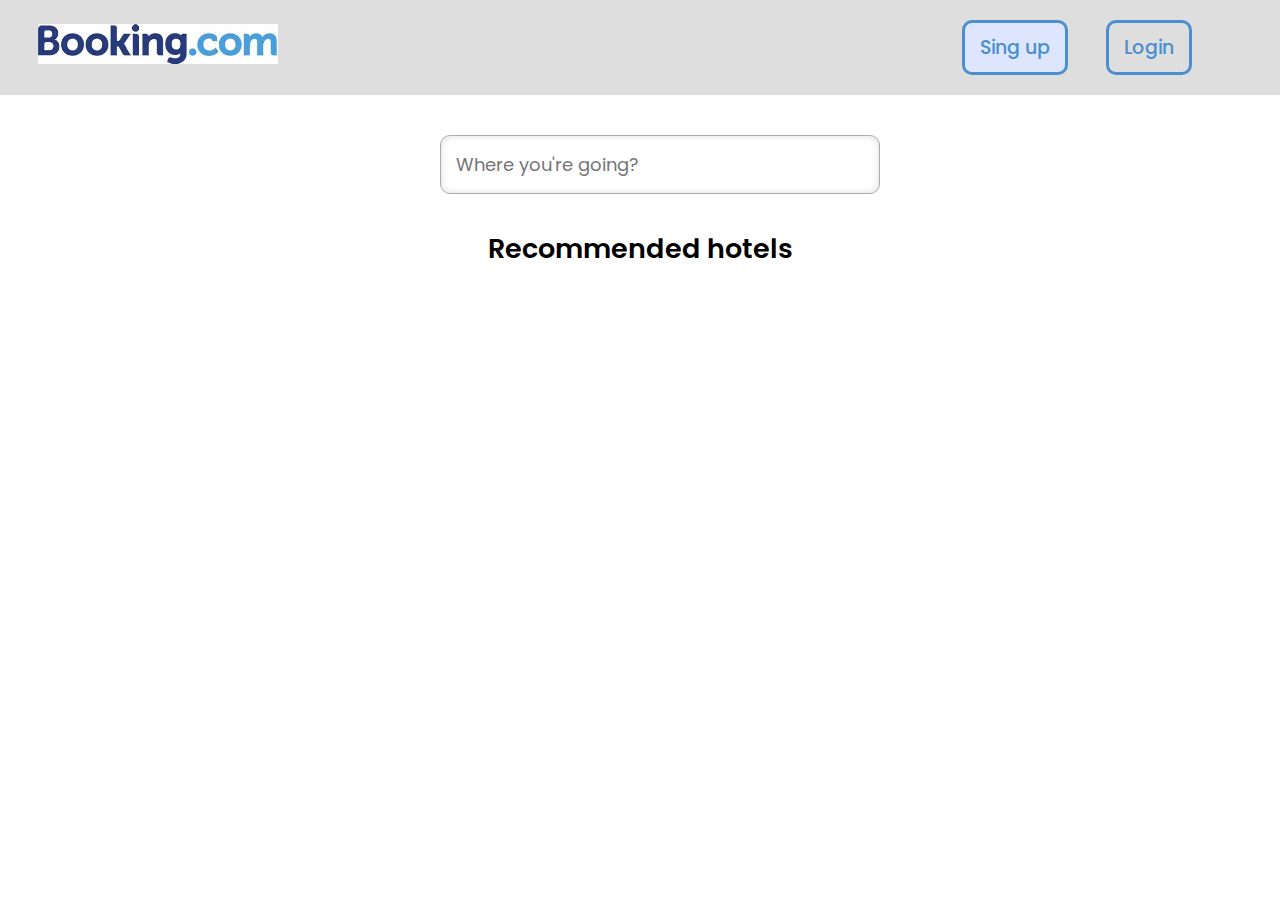
==== index.html @ 492a17e9 "header added" ====
<!DOCTYPE html>
<html lang="en">
<head>
    <meta charset="UTF-8">
    <meta name="viewport" content="width=device-width, initial-scale=1.0">
    <title>Hotel booking</title>
    <link rel="stylesheet" href="css/style.css">
</head>
<body>

    <div id="page_mask"></div>

    <div class="desktop_header">
        <div class="desktop_size">
            <div class="header">
                <div class="header_logo"><img src="images/logo.jpg" alt=""></div>
                <div class="header_buttons">
                    <div id="signup_btn">Sing up</div>
                    <div id="login_btn">Login</div>
                </div>
            </div>
        </div>
    </div>

    <div class="login_form" id="l_form">
        <div class="login_header">Login</div>

        <form id="apply-form" method="post">
            <input class="login_input" type="email" name="user_email" placeholder="Email" required>
            <input class="login_input" id="password" type="password" name="user_password" placeholder="Password" required>
            <input class="cont_btn" type="submit" name="submit_login" value="Login">
        </form>

        <div class="extra_login_features">
            <div id="remember_me"><input name="group1" type="radio" checked /> Remember Me?</div>
            <div id="forgot_pass"><a href="#">Forgot Password?</a></div>
        </div>

        <div class="not_member">Don't have an account? <a href="/"><span class="newjoin">Signup</span></a></div>
    </div>

    <div class="signup_form" id="s_form">
        <div class="signup_header">Signup</div>

        <form id="apply-form" method="post">
            <input class="signup_input" type="email" name="user_email" placeholder="Email" required>
            <input class="signup_input" id="password" type="password" name="user_password" minlength="5" placeholder="Create password" required>
            <input class="signup_input" type="password" name="user_password" placeholder="Confirm password" required>
            <input class="cont_btn" type="submit" name="submit_login" value="Signup">
        </form>

        <div class="extra_login_features">
            <div id="remember_me"><input name="group1" type="radio" checked /> Remember Me?</div>
            <div id="forgot_pass"><a href="#">Forgot Password?</a></div>
        </div>

        <div class="not_member">Already have an account? <a href="/"><span class="newjoin">Login</span></a></div>
    </div>


    <div class="cover">

        <div class="search_location">
            <form id="type_location" method="post">
                <input class="location_input" type="search" name="location" placeholder="Where you're going?">
            </form>
        </div>

        <div class="recommended_section">
            <div class="title">Recommended hotels</div>
        </div>

    </div>

    
    
    


<script src="script2.js"></script>    
</body>
</html>
---- css/style.css ----
@import url('https://fonts.googleapis.com/css2?family=Poppins:ital,wght@0,100;0,200;0,300;0,400;0,500;0,600;0,700;0,800;1,100;1,200;1,300;1,400;1,500;1,600&family=Roboto:wght@300;400&display=swap');

* {
    font-family: 'Poppins', sans-serif;
}

body {
    font-family: 'Poppins', sans-serif;
    margin: 0;
    padding: 0;
}

#page_mask { 
    display: none;
    background: rgba(0, 0, 0, 0.63);
    position: fixed;
    inset: 0px;
    z-index: 998;
}

.desktop_header {
    padding-top: 20px;
    width: 100%;
    background: #dedede;
    padding-bottom: 20px;
}

.desktop_size {
    width: 94%;
    margin: 0 auto;
}

.header {
    display: flex;
    justify-content: space-between;
    align-items: center;
}

.header_logo {

}

.header_logo img {
    height: 40px;
}

.header_buttons {
    width: 230px;
    display: flex;
    justify-content: space-between;
    margin-right: 50px;
}

#signup_btn {
    font-size: 19px;
    border: 3px solid #4b8fce;
    padding: 10px 15px;
    border-radius: 10px;
    background: #dee6ff;
    color: #4b8fce;
    font-weight: 500;
    cursor: pointer;
}

#login_btn {
    font-size: 19px;
    border: 3px solid #4b8fce;
    padding: 10px 15px;
    border-radius: 10px;
    color: #4b8fce;
    font-weight: 500;
    cursor: pointer;
}

#login_btn:hover {
    background: #4b8fce;
    color: #fff;
    cursor: pointer;
}

#signup_btn:hover {
    background: #4b8fce;
    color: #fff;
    cursor: pointer;
}

.login_form {
    display: none;
    height: 390px; 
    width: 360px; 
    position: absolute; 
    left: 50%; 
    margin-left: -230px; 
    top: 20%; 
    z-index: 999; 
    background: rgb(255, 255, 255); 
    box-shadow: rgba(0, 0, 0, 0.2) 0px 1px 2px 3px;
    border-radius: 5px;
    padding: 40px; 
    transition: visibility 1s ease 0s, opacity 0.5s ease-out 0s; 
}

#l_form {

}

.login_header {
    font-size: 1.7rem; 
    font-weight: bolder; 
    margin-top: -15px; 
    text-align: center; 
    margin-bottom: 40px; 
    line-height: 1.5; 
    color: rgb(41, 41, 41); 
    font-family: sans-serif;

}

#apply_form {

}

.login_input {
    width: 94%; 
    padding: 15px 10px; 
    border: 1px solid rgb(214, 214, 214); 
    margin-bottom: 13px; 
    font-size: 1.1rem; 
    border-radius: 3px; 
    box-shadow: rgba(0, 0, 0, 0.14) 0px 0px 5px inset;
}

.cont_btn {
    font-family: sans-serif;
    font-size: 1.1rem;
    cursor: pointer;
    text-align: center;
    transition: background 250ms ease-in-out 0s, transform 150ms ease 0s;
    appearance: none;
    width: 100%;
    background: #4b8fce;
    color: rgb(255, 255, 255);
    border: 2px solid #000;
    padding: 1rem;
    border-radius: 8px;
    margin-top: 7px;
}

.extra_login_features {
    display: flex; 
    justify-content: space-between; 
    margin-top: 19px; 
    padding-left: 1px; 
    padding-right: 1px; 
    font-size: 0.9rem;
}

#remember_me {
    color: rgb(153, 153, 153); 
}

#forgot_pass {
    text-decoration: none;
}

.not_member {
    border-top: 1px solid rgb(224, 224, 224); 
    padding-top: 30px; 
    margin-top: 36px; 
    margin-left: -40px; 
    margin-right: -40px; 
    text-align: center; 
    color: rgb(62, 62, 62); 
    font-weight: 400; 
    font-size: 1rem;
}

.signup_form {
    display: none;
    height: 465px; 
    width: 360px; 
    position: absolute; 
    left: 50%; 
    margin-left: -230px; 
    top: 20%; 
    z-index: 999; 
    background: rgb(255, 255, 255); 
    box-shadow: rgba(0, 0, 0, 0.2) 0px 1px 2px 3px;
    border-radius: 5px;
    padding: 40px; 
    transition: visibility 1s ease 0s, opacity 0.5s ease-out 0s; 
}

#s_form {

}

.signup_header {
    font-size: 1.7rem; 
    font-weight: bolder; 
    margin-top: -15px; 
    text-align: center; 
    margin-bottom: 40px; 
    line-height: 1.5; 
    color: rgb(41, 41, 41); 
    font-family: sans-serif;

}

#apply_form {

}

.signup_input {
    width: 94%; 
    padding: 15px 10px; 
    border: 1px solid rgb(214, 214, 214); 
    margin-bottom: 13px; 
    font-size: 1.1rem; 
    border-radius: 3px; 
    box-shadow: rgba(0, 0, 0, 0.14) 0px 0px 5px inset;
}

.cont_btn {
    font-family: sans-serif;
    font-size: 1.1rem;
    cursor: pointer;
    text-align: center;
    transition: background 250ms ease-in-out 0s, transform 150ms ease 0s;
    appearance: none;
    width: 100%;
    background: #4b8fce;
    color: rgb(255, 255, 255);
    border: 2px solid #000;
    padding: 1rem;
    border-radius: 8px;
    margin-top: 7px;
}

.extra_login_features {
    display: flex; 
    justify-content: space-between; 
    margin-top: 19px; 
    padding-left: 1px; 
    padding-right: 1px; 
    font-size: 0.9rem;
}

#remember_me {
    color: rgb(153, 153, 153); 
}

#forgot_pass {
    text-decoration: none;
}

.not_member {
    border-top: 1px solid rgb(224, 224, 224); 
    padding-top: 30px; 
    margin-top: 36px; 
    margin-left: -40px; 
    margin-right: -40px; 
    text-align: center; 
    color: rgb(62, 62, 62); 
    font-weight: 400; 
    font-size: 1rem;
}

.cover {
    width: 94%;
    margin: 0 auto;
}

.search_location {
    width: 100%;
    display: flex; 
    justify-content: center;
}

#type_location {
    width: 400px;
}

.location_input {
    width: 440px;
    padding: 15px;
    border: 1px solid rgb(175 169 169);
    font-size: 18px;
    border-radius: 10px;
    box-shadow: rgba(0, 0, 0, 0.14) 0px 0px 7px inset;
    margin-top: 40px;
}

.recommended_section {

}

.title {
    display: flex;
    justify-content: center;
    padding-top: 35px;
    font-size: 27px;
    font-weight: 600;
}
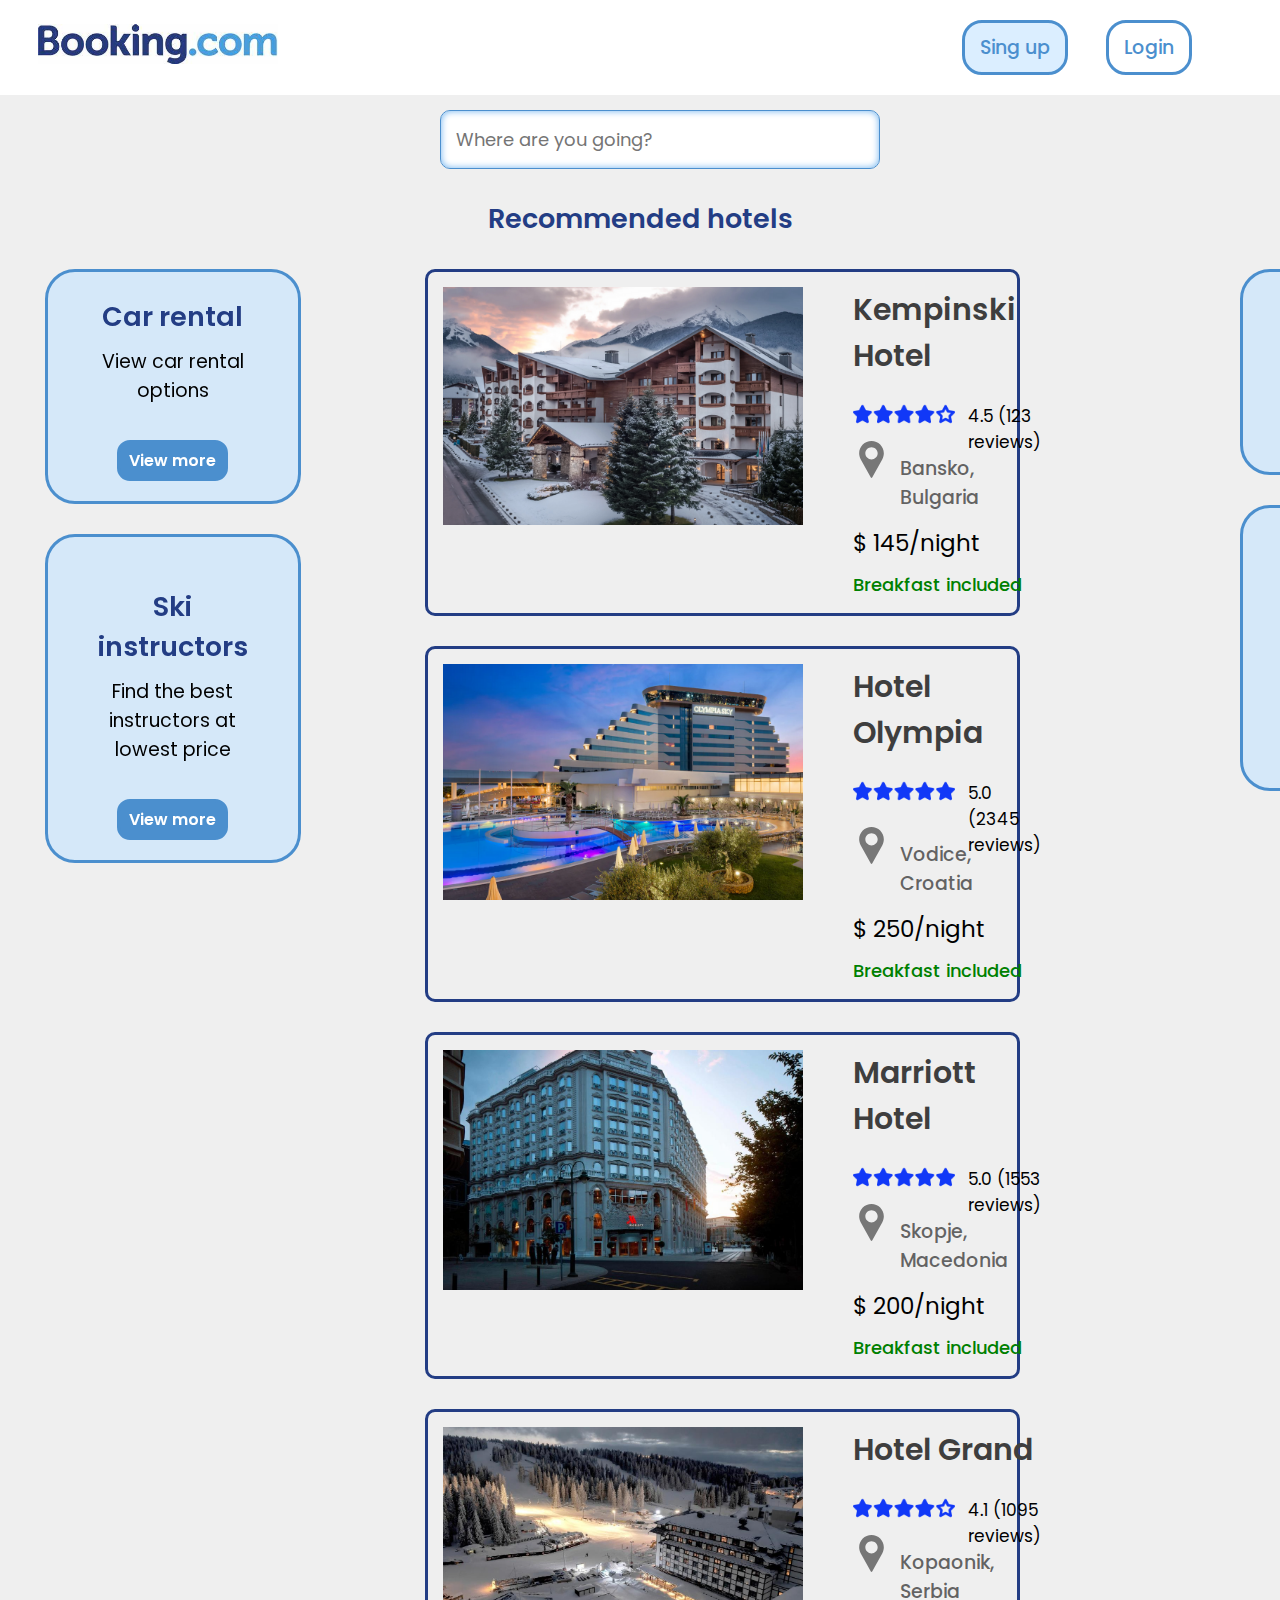
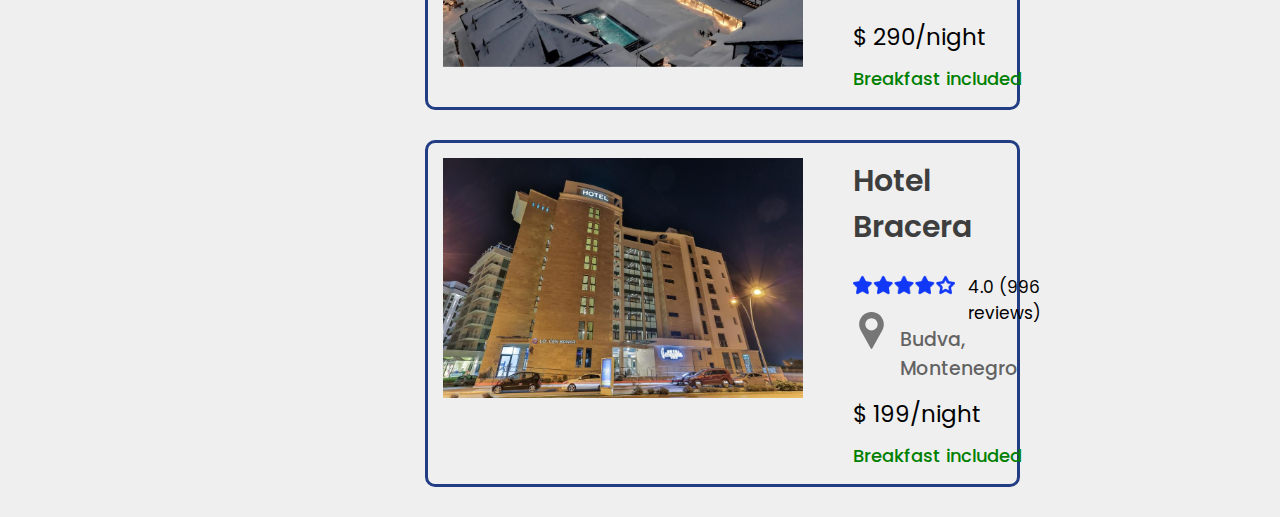
==== commit 8400e2f0: "home page added" ====
--- a/index.html
+++ b/index.html
@@ -62,12 +62,179 @@
 
         <div class="search_location">
             <form id="type_location" method="post">
-                <input class="location_input" type="search" name="location" placeholder="Where you're going?">
+                <input class="location_input" type="search" name="location" placeholder="Where are you going?">
             </form>
         </div>
 
         <div class="recommended_section">
             <div class="title">Recommended hotels</div>
+        </div>
+
+        <div class="widgets">
+
+            <div class="left_side">
+                <div class="left_box">
+
+                    <div class="car_rental_box">
+                        <div class="car_rental_info">
+                            <div class="car_rental_title">Car rental</div>
+                            <div class="car_rental_desc">View car rental options</div>
+                            <div class="car_rental_btn">View more</div>
+                        </div>
+                    </div>
+
+
+                    <div class="instructors_box">
+                        <div class="instructors_info">
+                            <div class="instructors_title">Ski instructors</div>
+                            <div class="instructors_desc">Find the best instructors at lowest price</div>
+                            <div class="instructors_btn">View more</div>
+                        </div>
+                    </div>
+
+                </div>
+            </div>
+
+            <div class="middle">
+                <div class="boxes">
+                    <div class="middle_box">
+                        <div class="image"><img src="images/bansko.png" alt=""></div>
+                        <div class="text">
+
+                            <div class="name_place">Kempinski Hotel</div>
+
+                            <div class="rating">
+                                <div class="stars"><img src="icons/4 stars.png" alt=""></div>
+                                <div class="rating_number">4.5 (123 reviews)</div>
+                            </div>
+
+                            <div class="location">
+                                <div class="location_image"><img src="icons/pin.svg" alt=""></div>
+                                <div class="location_text">Bansko, Bulgaria</div>
+                            </div>
+
+                            <div class="price">$ 145/night</div>
+
+                            <div class="include">Breakfast included</div>
+                        </div>
+                    </div>
+
+                    <div class="middle_box">
+                        <div class="image"><img src="images/vodice.png" alt=""></div>
+                        <div class="text">
+
+                            <div class="name_place">Hotel Olympia</div>
+
+                            <div class="rating">
+                                <div class="stars"><img src="icons/5 stars.png" alt=""></div>
+                                <div class="rating_number">5.0 (2345 reviews)</div>
+                            </div>
+
+                            <div class="location">
+                                <div class="location_image"><img src="icons/pin.svg" alt=""></div>
+                                <div class="location_text">Vodice, Croatia</div>
+                            </div>
+
+                            <div class="price">$ 250/night</div>
+
+                            <div class="include">Breakfast included</div>
+                        </div>
+                    </div>
+
+                    <div class="middle_box">
+                        <div class="image"><img src="images/skopje.jpg" alt=""></div>
+                        <div class="text">
+
+                            <div class="name_place">Marriott Hotel</div>
+
+                            <div class="rating">
+                                <div class="stars"><img src="icons/5 stars.png" alt=""></div>
+                                <div class="rating_number">5.0 (1553 reviews)</div>
+                            </div>
+
+                            <div class="location">
+                                <div class="location_image"><img src="icons/pin.svg" alt=""></div>
+                                <div class="location_text">Skopje, Macedonia</div>
+                            </div>
+
+                            <div class="price">$ 200/night</div>
+
+                            <div class="include">Breakfast included</div>
+                        </div>
+                    </div>
+
+                    <div class="middle_box">
+                        <div class="image"><img src="images/kopaonik.jpg" alt=""></div>
+                        <div class="text">
+
+                            <div class="name_place">Hotel Grand</div>
+
+                            <div class="rating">
+                                <div class="stars"><img src="icons/4 stars.png" alt=""></div>
+                                <div class="rating_number">4.1 (1095 reviews)</div>
+                            </div>
+
+                            <div class="location">
+                                <div class="location_image"><img src="icons/pin.svg" alt=""></div>
+                                <div class="location_text">Kopaonik, Serbia</div>
+                            </div>
+
+                            <div class="price">$ 290/night</div>
+
+                            <div class="include">Breakfast included</div>
+                        </div>
+                    </div>
+
+                    <div class="middle_box">
+                        <div class="image"><img src="images/budva2.jpg" alt=""></div>
+                        <div class="text">
+
+                            <div class="name_place">Hotel Bracera</div>
+
+                            <div class="rating">
+                                <div class="stars"><img src="icons/4 stars.png" alt=""></div>
+                                <div class="rating_number">4.0 (996 reviews)</div>
+                            </div>
+
+                            <div class="location">
+                                <div class="location_image"><img src="icons/pin.svg" alt=""></div>
+                                <div class="location_text">Budva, Montenegro</div>
+                            </div>
+
+                            <div class="price">$ 199/night</div>
+
+                            <div class="include">Breakfast included</div>
+                        </div>
+                    </div>
+
+                </div>
+            </div>
+
+            <div class="right_side">
+                <div class="right_box">
+
+                    <div class="experiences_box">
+                        <div class="experiences_info">
+                            <div class="ex_title">Experiences</div>
+                            <div class="ex_desc">View tours</div>
+                            <div class="ex_btn">View more</div>
+                        </div>
+                    </div>
+
+                    <div class="restaurants_box">
+                        <div class="restaurants_info">
+                            <div class="restaurants_title">Restaurants</div>
+                            <div class="restaurants_desc">Find the best restaurants at lowest price</div>
+                            <div class="restaurants_btn">View more</div>
+                        </div>
+                    </div>
+
+                </div>
+            </div>
+
+
+            
+
         </div>
 
     </div>
--- a/css/style.css
+++ b/css/style.css
@@ -21,8 +21,9 @@
 .desktop_header {
     padding-top: 20px;
     width: 100%;
-    background: #dedede;
+    background: #fff;
     padding-bottom: 20px;
+    position: fixed;
 }
 
 .desktop_size {
@@ -34,6 +35,7 @@
     display: flex;
     justify-content: space-between;
     align-items: center;
+    width: 100%;
 }
 
 .header_logo {
@@ -55,8 +57,8 @@
     font-size: 19px;
     border: 3px solid #4b8fce;
     padding: 10px 15px;
-    border-radius: 10px;
-    background: #dee6ff;
+    border-radius: 20px;
+    background: #c5e4ff9e;
     color: #4b8fce;
     font-weight: 500;
     cursor: pointer;
@@ -66,7 +68,7 @@
     font-size: 19px;
     border: 3px solid #4b8fce;
     padding: 10px 15px;
-    border-radius: 10px;
+    border-radius: 20px;
     color: #4b8fce;
     font-weight: 500;
     cursor: pointer;
@@ -267,8 +269,11 @@
 }
 
 .cover {
-    width: 94%;
+    width: 100%;
     margin: 0 auto;
+    background: #efefef;
+    height: auto;
+    padding-top: 70px;
 }
 
 .search_location {
@@ -284,10 +289,10 @@
 .location_input {
     width: 440px;
     padding: 15px;
-    border: 1px solid rgb(175 169 169);
+    border: 1px solid #4b8fce;
     font-size: 18px;
     border-radius: 10px;
-    box-shadow: rgba(0, 0, 0, 0.14) 0px 0px 7px inset;
+    box-shadow: #6db2ef 0px 0px 7px inset;
     margin-top: 40px;
 }
 
@@ -298,7 +303,310 @@
 .title {
     display: flex;
     justify-content: center;
-    padding-top: 35px;
+    padding-top: 30px;
     font-size: 27px;
     font-weight: 600;
-}
+    color: #233d84;
+}
+
+.widgets {
+    width: 93%;
+    margin: 0 auto;
+    display: flex;
+    justify-content: space-between;
+    padding-top: 30px;
+}
+
+.left_side {
+    width: 20%;
+    position: fixed;
+}
+
+.left_box {
+
+}
+
+.car_rental_box {
+    border: 3px solid #4b8fce;
+    height: auto;
+    padding: 25px;
+    border-radius: 30px;
+    padding-bottom: 0px;
+    background: #c5e4ff9e;
+}
+
+.car_rental_info {
+    text-align: center;
+}
+
+.car_rental_title {
+    font-size: 27px;
+    font-weight: 600;
+    color: #233d84;
+}
+
+.car_rental_desc {
+    font-size: 19px;
+    padding-top: 10px;
+    font-weight: 400;
+}
+
+.car_rental_btn {
+    border: 3px solid #4b8fce;
+    width: fit-content;
+    padding: 5px 9px;
+    margin: 0 auto;
+    font-weight: 600;
+    border-radius: 13px;
+    margin-top: 35px;
+    margin-bottom: 20px;
+    background: #4b8fce;
+    color: #fff;
+    
+}
+
+.car_rental_btn:hover{
+    background: #233d84;
+    cursor: pointer;
+    border: 3px solid #233d84;
+}
+
+.instructors_box {
+    margin-top: 30px;
+    border: 3px solid #4b8fce;
+    height: auto;
+    padding: 50px;
+    border-radius: 30px;
+    padding-bottom: 0px;
+    background: #c5e4ff9e;
+}
+
+.instructors_info {
+    text-align: center;
+}
+
+.instructors_title {
+    font-size: 27px;
+    font-weight: 600;
+    color: #233d84;
+}
+
+.instructors_desc {
+    font-size: 19px;
+    padding-top: 10px;
+    font-weight: 400;
+}
+
+.instructors_btn {
+    border: 3px solid #4b8fce;
+    width: fit-content;
+    padding: 5px 9px;
+    margin: 0 auto;
+    font-weight: 600;
+    border-radius: 13px;
+    margin-top: 35px;
+    margin-bottom: 20px;
+    background: #4b8fce;
+    color: #fff;
+}
+
+.instructors_btn:hover{
+    background: #233d84;
+    cursor: pointer;
+    border: 3px solid #233d84;
+}
+
+.middle {
+    width: 50%;
+    margin-left: 380px;
+}
+
+.boxes {
+    
+}
+
+.middle_box {
+    display: flex;
+    border: 3px solid #233d84;
+    padding: 15px;
+    border-radius: 10px;
+    cursor: pointer;
+    margin-bottom: 30px;
+}
+
+.middle_box:hover {
+    opacity: 0.4;
+    transition: 1s;
+}
+
+.image {
+
+}
+
+.image img {
+    width: 360px;
+}
+
+.text {
+    margin-left: 50px;
+}
+
+.name_place {
+    font-size: 30px;
+    font-weight: 600;
+    color: #3e3e3e;
+}
+
+.rating {
+    display: flex;
+}
+
+.stars {
+
+}
+
+.stars img {
+    width: 102px;
+    margin-top: -16px;
+}
+
+.rating_number {
+    margin-top: 24px;
+    margin-left: 13px;
+    font-size: 17px;
+}
+
+.location {
+    display: flex;
+    margin-top: -31px;
+}
+
+.location_image {
+
+}
+
+.location_image img {
+    width: 37px;
+    opacity: 0.5;
+}
+
+.location_text {
+    margin-left: 10px;
+    margin-top: 13px;
+    font-size: 19px;
+    color: #505050e0;
+    font-weight: 500;
+    
+}
+
+.price {
+    font-size: 23px;
+    margin-top: 14px;
+}
+
+.include {
+    color: green;
+    font-size: 18px;
+    font-weight: 500;
+    margin-top: 11px;
+}
+
+.right_side {
+    width: 20%;
+    position: fixed;
+    margin-left: 1195px;
+}
+
+.right_box {
+
+}
+
+.experiences_box {
+    border: 3px solid #4b8fce;
+    height: auto;
+    padding: 25px;
+    border-radius: 30px;
+    padding-bottom: 0px;
+    background: #c5e4ff9e;
+}
+
+.experiences_info {
+    text-align: center;
+}
+
+.ex_title {
+    font-size: 27px;
+    font-weight: 600;
+    color: #233d84;
+}
+
+.ex_desc {
+    font-size: 19px;
+    padding-top: 10px;
+    font-weight: 400;
+}
+
+.ex_btn {
+    border: 3px solid #4b8fce;
+    width: fit-content;
+    padding: 5px 9px;
+    margin: 0 auto;
+    font-weight: 600;
+    border-radius: 13px;
+    margin-top: 35px;
+    margin-bottom: 20px;
+    background: #4b8fce;
+    color: #fff;
+}
+
+.ex_btn:hover{
+    background: #233d84;
+    cursor: pointer;
+    border: 3px solid #233d84;
+}
+
+.restaurants_box {
+    margin-top: 30px;
+    border: 3px solid #4b8fce;
+    height: 255px;
+    padding: 25px;
+    border-radius: 30px;
+    padding-bottom: 0px;
+    background: #c5e4ff9e;
+}
+
+.restaurants_info {
+    text-align: center;
+}
+
+.restaurants_title {
+    font-size: 27px;
+    font-weight: 600;
+    color: #233d84;
+}
+
+.restaurants_desc {
+    font-size: 20px;
+    padding-top: 10px;
+    font-weight: 400;
+}
+
+.restaurants_btn {
+    border: 3px solid #4b8fce;
+    width: fit-content;
+    padding: 5px 9px;
+    margin: 0 auto;
+    font-weight: 600;
+    border-radius: 13px;
+    margin-top: 35px;
+    margin-bottom: 20px;
+    background: #4b8fce;
+    color: #fff;
+}
+
+.restaurants_btn:hover{
+    background: #233d84;
+    cursor: pointer;
+    border: 3px solid #233d84;
+}
+
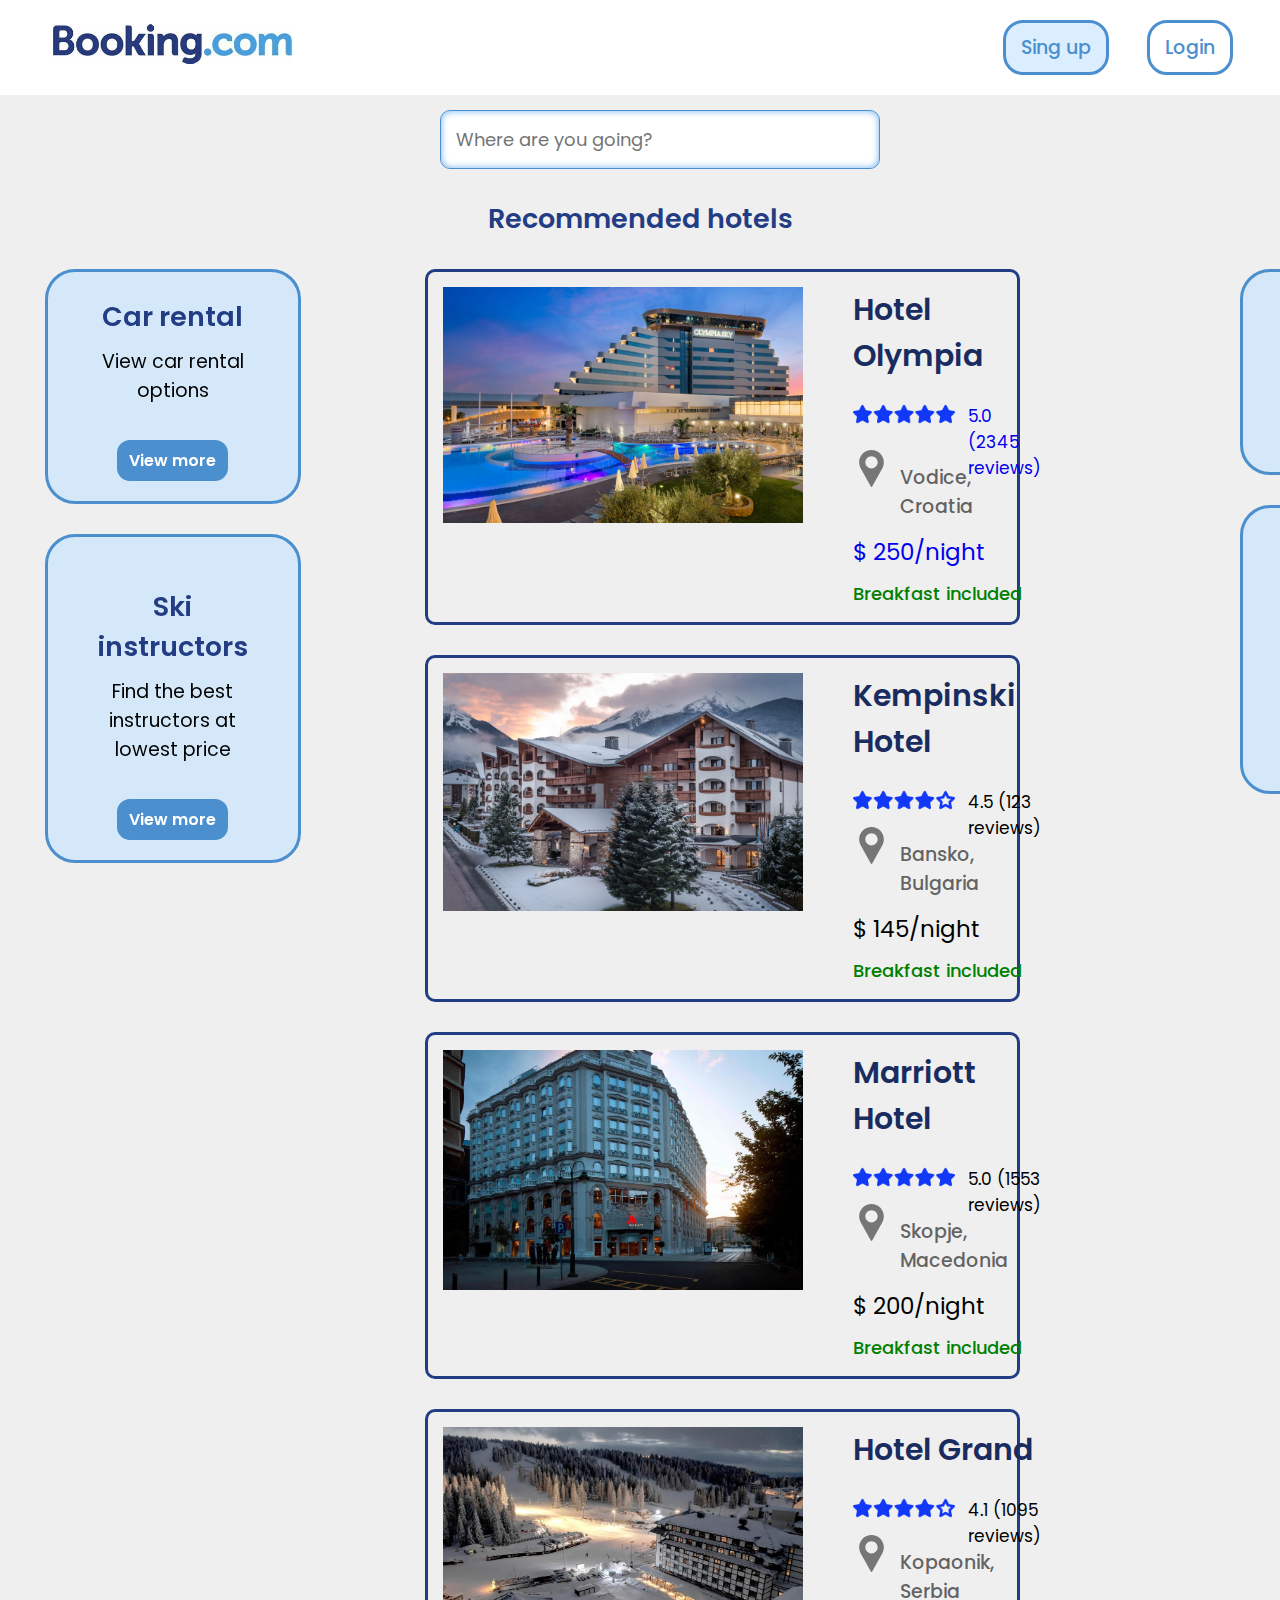
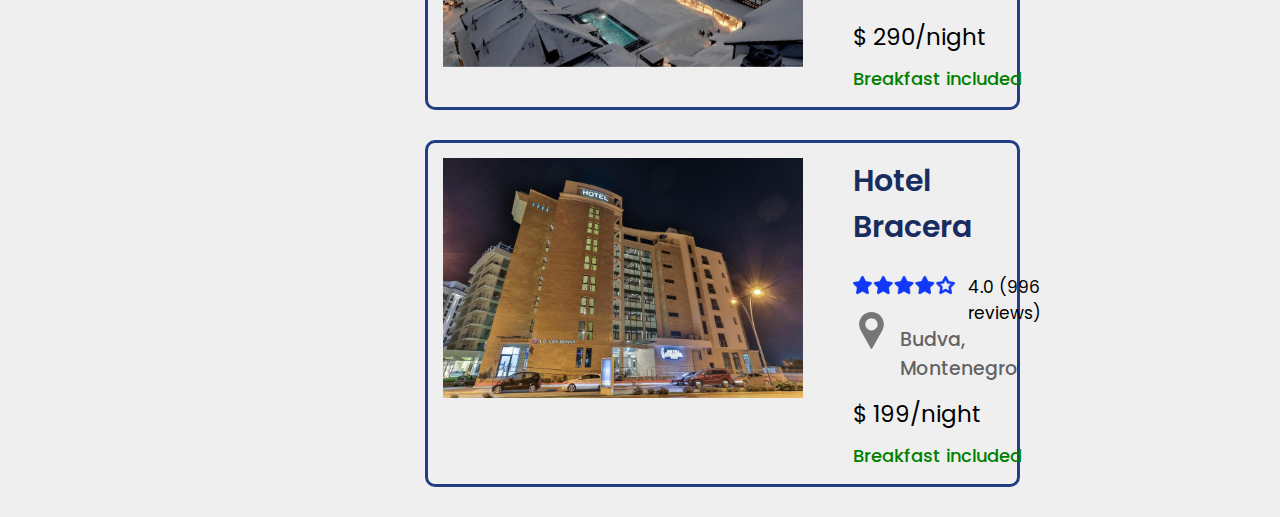
==== commit 0ff094b8: "single listing details page added" ====
--- a/index.html
+++ b/index.html
@@ -3,7 +3,7 @@
 <head>
     <meta charset="UTF-8">
     <meta name="viewport" content="width=device-width, initial-scale=1.0">
-    <title>Hotel booking</title>
+    <title>Home page</title>
     <link rel="stylesheet" href="css/style.css">
 </head>
 <body>
@@ -97,6 +97,29 @@
 
             <div class="middle">
                 <div class="boxes">
+
+                    <a href="Details page.html"><div class="middle_box">
+                        <div class="image"><img src="images/vodice.png" alt=""></div>
+                        <div class="text">
+
+                            <div class="name_place">Hotel Olympia</div>
+
+                            <div class="rating">
+                                <div class="stars"><img src="icons/5 stars.png" alt=""></div>
+                                <div class="rating_number">5.0 (2345 reviews)</div>
+                            </div>
+
+                            <div class="location">
+                                <div class="location_image"><img src="icons/pin.svg" alt=""></div>
+                                <div class="location_text">Vodice, Croatia</div>
+                            </div>
+
+                            <div class="price">$ 250/night</div>
+
+                            <div class="include">Breakfast included</div>
+                        </div>
+                    </div></a>
+
                     <div class="middle_box">
                         <div class="image"><img src="images/bansko.png" alt=""></div>
                         <div class="text">
@@ -114,28 +137,6 @@
                             </div>
 
                             <div class="price">$ 145/night</div>
-
-                            <div class="include">Breakfast included</div>
-                        </div>
-                    </div>
-
-                    <div class="middle_box">
-                        <div class="image"><img src="images/vodice.png" alt=""></div>
-                        <div class="text">
-
-                            <div class="name_place">Hotel Olympia</div>
-
-                            <div class="rating">
-                                <div class="stars"><img src="icons/5 stars.png" alt=""></div>
-                                <div class="rating_number">5.0 (2345 reviews)</div>
-                            </div>
-
-                            <div class="location">
-                                <div class="location_image"><img src="icons/pin.svg" alt=""></div>
-                                <div class="location_text">Vodice, Croatia</div>
-                            </div>
-
-                            <div class="price">$ 250/night</div>
 
                             <div class="include">Breakfast included</div>
                         </div>
--- a/css/style.css
+++ b/css/style.css
@@ -24,6 +24,7 @@
     background: #fff;
     padding-bottom: 20px;
     position: fixed;
+    z-index: 999;
 }
 
 .desktop_size {
@@ -39,7 +40,7 @@
 }
 
 .header_logo {
-
+    margin-left: 15px;
 }
 
 .header_logo img {
@@ -50,7 +51,7 @@
     width: 230px;
     display: flex;
     justify-content: space-between;
-    margin-right: 50px;
+    margin-right: 9px;
 }
 
 #signup_btn {
@@ -454,7 +455,7 @@
 .name_place {
     font-size: 30px;
     font-weight: 600;
-    color: #3e3e3e;
+    color: #192c5f;
 }
 
 .rating {
@@ -568,8 +569,8 @@
 .restaurants_box {
     margin-top: 30px;
     border: 3px solid #4b8fce;
-    height: 255px;
-    padding: 25px;
+    height: auto;
+    padding: 50px;
     border-radius: 30px;
     padding-bottom: 0px;
     background: #c5e4ff9e;
@@ -586,7 +587,7 @@
 }
 
 .restaurants_desc {
-    font-size: 20px;
+    font-size: 19px;
     padding-top: 10px;
     font-weight: 400;
 }
@@ -610,3 +611,224 @@
     border: 3px solid #233d84;
 }
 
+a {
+    text-decoration: none;
+}
+
+.hotel_details {
+    width: 93%;
+    margin: 0 auto;
+    display: flex;
+    justify-content: space-between;
+    padding-top: 30px;
+}
+
+.info_about_hotel {
+    width: 73%;
+}
+
+.gallery {
+    width: 100%;
+    display: flex;
+    justify-content: space-between;
+    border: 3px solid #233d84;
+    padding: 8px;
+    align-items: center;
+    border-radius: 3px;
+}
+
+.gallery_image {
+
+}
+
+.gallery_image:hover{
+    transform: scale(4.0);
+    z-index: 999;
+    cursor: pointer;
+}
+
+.gallery_image img {
+    width: 155px;
+}
+
+.info {
+    width: 87%;
+    margin: 0 auto;
+    display: flex;
+    justify-content: space-between;
+    margin-top: 30px;
+}
+
+.about {
+    width: 100%;
+    
+}
+
+.text {
+
+}
+
+.select_date {
+    width: 100%;
+    margin-left: 265px;
+}
+
+.calendar {
+    display:grid;
+    grid-template-columns: repeat(7, 1fr);
+}
+
+.open_btn
+{
+    font-size: 25px;
+    width: 315px;
+    padding: 5px 5px;
+    border: 3px solid #4b8fce;
+    background: #4b8fce;
+    color: #fff;
+    font-weight: 600;
+    border-radius: 10px;
+    cursor: pointer;
+}
+.hidden {
+    display: none;
+}
+
+#info_popup {
+    position: fixed;
+    top: 71%;
+    left: 55%;
+    transform: translate(-50%, -50%);
+    background-color: #fff;
+    padding: 20px;
+    box-shadow: 0 0 10px rgba(0, 0, 0, 0.3);
+    z-index: 999;
+    border-radius: 10px;
+}
+
+
+
+.day_name { 
+    background: #4b8fce;
+    font-weight: 600;
+    color: #fff;
+}
+
+.day_num {
+    grid-column-start: 2;
+}
+
+.day_num:hover {
+    background: #192c5f;
+    color: #fff;
+}
+
+ol {
+    list-style: none;
+    margin: 0;
+    padding: 0;
+    text-align: center;
+}
+
+li {
+    padding: 3px;
+}
+
+.li:hover {
+    background: #192c5f;
+    color: #fff;
+}
+
+h1 {
+    text-align: center;
+    margin-top: -5px;
+    color: #192c5f;
+}
+
+.close_btn {
+    width: 100%;
+    padding: 5px 5px;
+    border: 3px solid #4b8fce;
+    background: #4b8fce;
+    color: #fff;
+    font-weight: 600;
+    border-radius: 10px;
+    font-size: 23px;
+    cursor: pointer;
+}
+
+.reviews {
+    width: 87%;
+    margin: 0 auto;
+    margin-top: 100px;
+}
+
+.review_box {
+    border: 3px solid #192c5f;
+    padding: 11px 20px;
+}
+
+.user_review {
+    background: #fff;
+    padding: 10px 10px;
+    border-radius: 20px;
+    box-shadow: 3px 3px 3px 3px #444;
+    margin-bottom: 30px;
+}
+
+.review_title {
+    font-size: 25px;
+    font-weight: 600;
+    color: #192c5f;
+    margin-bottom: 35px;
+}
+
+.user_info {
+    display: flex;
+    align-items: center;
+}
+
+.user_image {
+
+}
+
+.user_image img {
+    width: 40px;
+    border-radius: 50%;
+}
+
+.user_name {
+    margin-left: 15px;
+    font-size: 19px;
+    font-weight: 500;
+}
+
+.grade {
+    display: flex;
+}
+
+.grade img {
+    width: 90px;
+    margin-top: -20px;
+}
+
+.grade_num {
+    margin-left: 15px;
+    margin-top: 14px;
+    font-size: 17px;
+    font-weight: 500;
+}
+
+.comment {
+    padding: 13px;
+    border-radius: 13px;
+    border: 2px solid #999595;
+    width: fit-content;
+    color: #444444e0;
+    font-size: 16px;
+    font-weight: 500;
+    margin-top: -10px;
+}
+
+
+
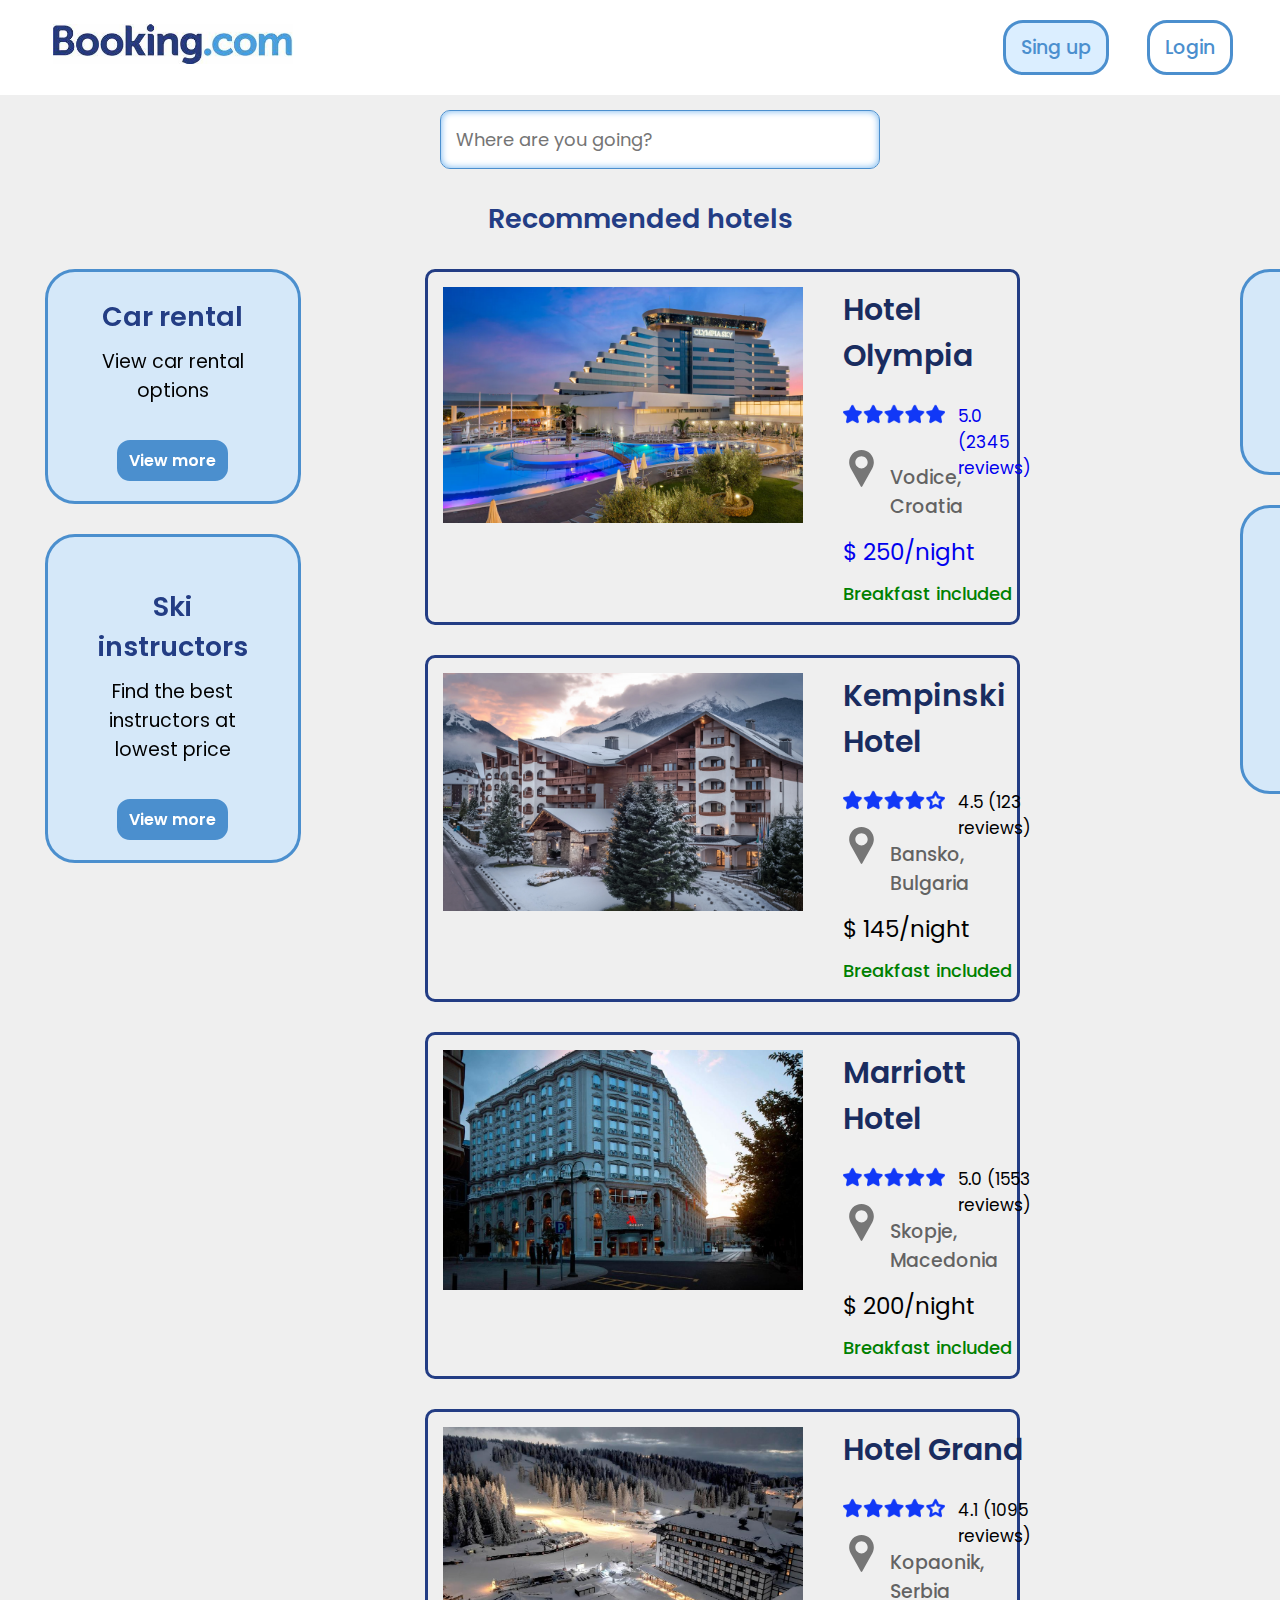
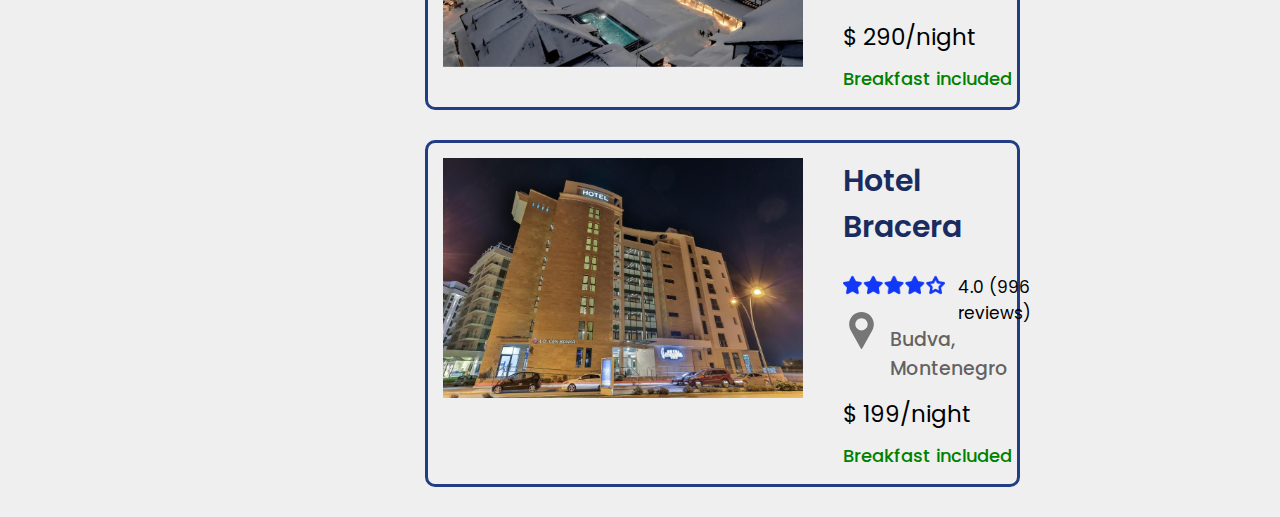
==== commit 65c9445a: "change and add some things" ====
--- a/index.html
+++ b/index.html
@@ -13,7 +13,7 @@
     <div class="desktop_header">
         <div class="desktop_size">
             <div class="header">
-                <div class="header_logo"><img src="images/logo.jpg" alt=""></div>
+                <a href="Profile.html"><div class="header_logo"><img src="images/logo.jpg" alt=""></div></a>
                 <div class="header_buttons">
                     <div id="signup_btn">Sing up</div>
                     <div id="login_btn">Login</div>
@@ -26,9 +26,9 @@
         <div class="login_header">Login</div>
 
         <form id="apply-form" method="post">
-            <input class="login_input" type="email" name="user_email" placeholder="Email" required>
+            <input class="login_input" type="email" id="email" name="user_email" placeholder="Email" required>
             <input class="login_input" id="password" type="password" name="user_password" placeholder="Password" required>
-            <input class="cont_btn" type="submit" name="submit_login" value="Login">
+            <a href="Profile.html"><input class="cont_btn" type="submit" name="submit_login" onclick="login()" value="Login"></a>
         </form>
 
         <div class="extra_login_features">
@@ -231,20 +231,13 @@
                     </div>
 
                 </div>
-            </div>
-
-
-            
-
-        </div>
-
-    </div>
-
-    
-    
-    
-
-
-<script src="script2.js"></script>    
+            </div>   
+
+        </div>
+
+    </div>
+
+<script src="script2.js"></script>
+<script type="module" src="script1.js"></script>
 </body>
 </html>--- a/css/style.css
+++ b/css/style.css
@@ -449,7 +449,7 @@
 }
 
 .text {
-    margin-left: 50px;
+   margin-left: 40px;
 }
 
 .name_place {
@@ -670,7 +670,7 @@
 
 .select_date {
     width: 100%;
-    margin-left: 265px;
+    margin-left: 19px;
 }
 
 .calendar {
@@ -697,7 +697,7 @@
 #info_popup {
     position: fixed;
     top: 71%;
-    left: 55%;
+    left: 60%;
     transform: translate(-50%, -50%);
     background-color: #fff;
     padding: 20px;
@@ -734,9 +734,12 @@
     padding: 3px;
 }
 
-.li:hover {
-    background: #192c5f;
-    color: #fff;
+.calendar li:hover {
+    background-color: #192c5f; 
+    color: #fff; 
+    font-weight: bold;
+    cursor: pointer;
+    border-radius: 50%;
 }
 
 h1 {
@@ -761,6 +764,7 @@
     width: 87%;
     margin: 0 auto;
     margin-top: 100px;
+    margin-bottom: 50px;
 }
 
 .review_box {
@@ -830,5 +834,686 @@
     margin-top: -10px;
 }
 
-
-
+.guest_information {
+    width: 87%;
+    margin: 0 auto;
+    margin-top: 100px;
+    margin-bottom: 50px;
+}
+
+.guest_box {
+    border: 3px solid #192c5f;
+    padding: 15px 23px;
+}
+
+.guest_title {
+    font-size: 29px;
+    font-weight: 600;
+    color: #192c5f;
+    margin-bottom: 35px;
+    text-align: center;
+}
+
+.guest_information_box {
+
+}
+
+.guest_input {
+    margin-bottom: 30px;
+    width: 360px;
+    padding: 13px 20px;
+    font-size: 17px;
+    font-weight: 600;
+    border-radius: 10px;
+    border: none;
+    margin-left: 253px;
+}
+
+#choose_country {
+    font-size: 20px;
+    font-weight: 500;
+    color: #444;
+    margin-left: 253px;
+}
+
+#choose_country_form {
+    margin-bottom: 20px;
+    width: 395px;
+    padding: 13px 20px;
+    font-size: 17px;
+    font-weight: 600;
+    border-radius: 10px;
+    border: none;
+    margin-left: 253px;
+    color: #444c;
+    margin-bottom: 30px;
+}
+
+.country {
+    color: #444;
+    font-size: 17px;
+    font-weight: 500;
+}
+
+.reason {
+    margin-left: 253px;
+}
+
+.reason_title {
+    font-size: 20px;
+    font-weight: 500;
+    color: #444;
+}
+
+.reason_btns {
+    font-size: 17px;
+    font-weight: 600;
+    color: #444c;
+    padding-bottom: 45px;
+}
+
+.leasure_btn {
+
+}
+
+.work_btn {
+
+}
+
+.booking_btn {
+    font-size: 21px;
+    width: 269px;
+    padding: 5px 5px;
+    border: 3px solid #4b8fce;
+    background: #4b8fce;
+    color: #fff;
+    font-weight: 600;
+    border-radius: 10px;
+    cursor: pointer;
+    margin-left: 300px;
+    text-align: center;
+}
+
+.payment_section {
+    width: 73%;
+    display: flex;
+    justify-content: space-between; 
+    padding-top: 70px;
+}
+
+.booking_summary {
+    width: 83%;
+    margin: 0 auto;
+}
+
+.booking_details {
+
+}
+
+.booking_details_title {
+    font-size: 35px;
+    font-weight: 500;
+    color: #040434;
+    padding-bottom: 50px;
+}
+
+.image_booking img{
+    width: 450px;
+    padding-right: 65px;
+}
+
+.about_hotel {
+    width: 100%;
+    display: flex;
+}
+
+.booking_info {
+    width: 45%;
+    border: 1px solid #4444445c;
+    border-radius: 10px;
+    padding: 10px 0px;
+    margin-top: 20px;
+}
+
+.desc {
+    text-align: center;
+    font-size: 19px;
+    font-weight: 500;
+    color: #2c2b2b;
+}
+
+.payment {
+    width: 87%;
+    margin: 0 auto;
+    margin-top: 100px;
+    margin-bottom: 50px;
+}
+
+.payment_box {
+    border: 3px solid #192c5f;
+    padding: 15px 23px;
+    text-align: center;
+}
+
+.payment_title {
+    font-size: 29px;
+    font-weight: 600;
+    color: #192c5f;
+    margin-bottom: 35px;
+}
+
+.total_pay {
+    border: 1px solid #6fc254;
+    background: #6fc254;
+    width: 300px;
+    padding: 20px;
+    margin-left: 235px;
+    border-radius: 35px;
+
+}
+
+.total_text {
+    font-size: 19px;
+    font-weight: 400;
+    margin-bottom: 10px;
+}
+
+.total_price {
+    color: #fff;
+    font-size: 35px;
+    font-weight: 600;
+}
+
+.payment_title2 {
+    padding-top: 30px;
+    font-size: 22px;
+    font-weight: 500;
+    color: #323030;
+}
+
+.payment_methods {
+    display: flex;
+    justify-content: space-around;
+    padding-top: 25px;
+    padding-bottom: 40px;
+}
+
+#creditcard {
+    border: 3px solid #4b8fce;
+    box-shadow: 0px 0px 17px 7px #4b8fce;
+    display: flex;
+    justify-content: space-around;
+    align-items: center;
+    padding: 10px 10px;
+    height: 135px;
+    width: 300px;
+    border-radius: 5px;
+    cursor: pointer;
+}
+
+.selected {
+    box-shadow: 0px 0px 17px -5px #4b8fce;
+    cursor: pointer;
+}
+
+.card_text {
+    font-size: 20px;
+    font-weight: 500;
+    color: #323030;
+}
+
+.card_images {
+
+}
+
+.card_images img {
+    width: 60px;
+    border: 2px solid #b9b6b6;
+    padding: 5px;
+    height: 38px;
+}
+
+#paypal {
+    border: 3px solid #4b8fce;
+    box-shadow: 0px 0px 17px -5px #4b8fce;
+    display: flex;
+    justify-content: space-around;
+    align-items: center;
+    padding: 10px 10px;
+    height: 135px;
+    width: 300px;
+    border-radius: 5px;
+    cursor: pointer;
+}
+
+#paypal:hover {
+    box-shadow: 0px 0px 17px 3px #4b8fce;
+    cursor: pointer;
+}
+
+.paypal_text {
+    font-size: 20px;
+    font-weight: 500;
+    color: #323030;
+}
+
+.paypal_image {
+
+}
+
+.paypal_image img {
+    width: 111px;
+    padding: 5px;
+    height: 38px;
+}
+
+.marker {
+
+}
+
+.payment_details {
+    width: 50%;
+    margin: 0 auto;
+    background: #fff;
+    box-shadow: 0px 0px 17px 5px #aba9a9;
+    border: 1px solid #aba9a9;
+    padding: 13px 55px;
+    margin-top: 30px;
+    margin-bottom: 30px;
+}
+
+.payment_details_title {
+    padding-top: 30px;
+    font-size: 25px;
+    font-weight: 600;
+    color: #192c5f;
+    padding-bottom: 30px;
+}
+
+.name_form {
+
+}
+
+.name_text {
+    margin-right: 230px;
+    font-size: 17px;
+    font-weight: 500;
+    color: #323030;
+}
+
+.payment_input {
+    width: -webkit-fill-available;
+    padding: 10px;
+    border: 2px solid #192c5f;
+    border-radius: 7px;
+    margin-bottom: 20px;
+    font-size: 15px;
+    font-weight: 500;
+}
+
+.card_number {
+
+}
+
+.number_text {
+    margin-right: 230px;
+    font-size: 17px;
+    font-weight: 500;
+    color: #323030;
+}
+
+.card_details {
+    display: flex;
+    justify-content: space-between;
+    margin-bottom: 35px;
+}
+
+.expiry_date {
+
+}
+
+.expiry_date_title {
+    margin-right: 127px;
+    font-size: 17px;
+    font-weight: 500;
+    color: #323030;
+}
+
+.date_input {
+    width: 257px;
+    padding: 10px;
+    border: 2px solid #192c5f;
+    border-radius: 7px;
+    margin-bottom: 20px;
+    font-size: 15px;
+    font-weight: 500;
+    color: #444444cf;
+
+}
+
+.cvv {
+
+}
+
+.cvv_title {
+    margin-right: 5px;
+    font-size: 17px;
+    font-weight: 500;
+    color: #323030;
+}
+
+.cvv_input {
+    width: 55px;
+    padding: 10px;
+    border: 2px solid #192c5f;
+    border-radius: 7px;
+    font-size: 15px;
+    font-weight: 500;
+}
+
+.pay_btn {
+    width: -webkit-fill-available;
+    border: 1px solid #6fc254;
+    background: #6fc254;
+    padding: 10px;
+    color: #fff;
+    font-size: 19px;
+    font-weight: 600;
+    border-radius: 10px;
+    margin-bottom: 40px;
+    cursor: pointer;
+}
+
+.confirmed_booking {
+    display: flex;
+    align-items: center;
+    margin-left: 90px;
+    margin-bottom: 20px;
+    padding-top: 30px;
+}
+
+.confirmed_image {
+
+}
+
+.confirmed_image img {
+    width: 86px;
+}
+
+.confirmed_text {
+    font-size: 25px;
+    font-weight: 600;
+}
+
+.booking_desc {
+    display: flex;
+    align-items: center;
+}
+
+.booking_desc img {
+    width: 23px;
+    margin-right: 10px;
+}
+
+.booking_desc p {
+    font-size: 17px;
+}
+
+.confirmed_info {
+    padding-top: 30px;
+}
+
+.hotel_name {
+    font-size: 30px;
+    font-weight: 600;
+    color:#192c5f;
+    padding-bottom: 20px;
+}
+
+.hotel_info {
+    display: flex;
+    align-items: center;
+}
+
+.hotel_info img {
+    width: 30px;
+    margin-right: 17px;
+}
+
+.hotel_info p {
+    font-size: 17px;
+}
+
+.hotel_images {
+    display: flex;
+    padding-top: 30px;
+    justify-content: space-around;
+}
+
+.hotel_images img {
+    width: 310px;
+}
+
+.print {
+    display: flex;
+    align-items: center;
+    padding-top: 7px;
+    padding-left: 255px;
+    
+}
+
+.print img {
+    width: 38px;
+    height: 35px;
+    margin-right: 20px;
+}
+
+.print p {
+    border-bottom: 1px solid #0a59ec;
+    color: #0a59ec;;
+    cursor: pointer;
+}
+
+.reservation {
+    padding-top: 30px;
+}
+
+.reservation_info {
+    display: flex;
+    justify-content: space-between;
+    border-bottom: 1px solid #44444454;
+    padding-bottom: 21px;
+    
+}
+
+.text1 {
+    font-size: 17px;
+    font-weight: 600;
+}
+
+.text2 {
+    font-size: 17px;
+}
+
+.cancle_booking {
+    display: flex;
+    padding-top: 25px;
+}
+
+.cancle_text1 {
+    font-size: 17px;
+    font-weight: 600;
+    margin-right: 145px;
+}
+
+.cancle_text2 {
+    font-size: 17px;
+}
+
+.cancel_btn {
+    width: 215px;
+    border: 1px solid #ef0606;
+    background: #ef0606;
+    padding: 10px;
+    color: #fff;
+    font-size: 19px;
+    font-weight: 600;
+    border-radius: 10px;
+    margin-bottom: 40px;
+    cursor: pointer;
+    text-align: center;
+    margin-top: 30px;
+    margin-left: 250px;
+}
+
+.header_booking_info {
+    margin-bottom: -48px;
+    margin-top: -41px;
+    margin-right: 63px;
+}
+
+.header_booking_info p {
+    font-size: 15px;
+    font-weight: 600;
+    color: #192c5f;
+}
+
+.failure_page {
+    width: 100%;
+    margin: 0 auto;
+    background: #efefef;
+    height: 100vh;
+    padding-top: 150px;
+}
+
+.payment_failure {
+    display: flex;
+    align-items: center;
+    width: 100%;
+    margin-left: 650px;
+    padding-bottom: 30px;
+}
+
+.payment_failure img {
+    width: 100px;
+}
+
+.payment_failure p {
+    font-size: 30px;
+    font-weight: 600;
+    margin-left: 30px;
+}
+
+.failure_desc {
+    width: 100%;
+    text-align: center;
+    padding-top: 10px;
+    font-size: 19px;
+    font-weight: 500;
+    color: red;
+}
+
+.back_btn {
+    display: flex;
+    align-items: center;
+    width: 174px;
+    margin-left: 709px;
+    border: 1px solid #ef0606;
+    background: #ef0606;
+    padding-left: 37px;
+    border-radius: 20px;
+    margin-top: 50px;
+    cursor: pointer;
+}
+
+.back_btn img {
+    margin-right: 10px;
+    width: 25px;
+    filter: invert(1);
+}
+
+.back_btn p {
+    font-size: 19px;
+    font-weight: 600;
+    color: #fff;
+}
+
+.user_profile {
+    display: flex;
+    align-items: center;
+    width: 20%;
+    justify-content: space-between;
+}
+
+.user_profile img {
+    width: 39px;
+    border-radius: 50%;
+    margin-left: 35px;
+}
+
+.user_profile p {
+    font-size: 17px;
+    font-weight: 600;
+    color: #233d84;
+}
+
+.log_out {
+    cursor: pointer;
+}
+
+.log_out img {
+    width: 45px;
+}
+
+.beaty_box {
+    border: 3px solid #4b8fce;
+    height: auto;
+    padding: 25px;
+    border-radius: 30px;
+    padding-bottom: 0px;
+    background: #c5e4ff9e;
+    margin-top: 12px;
+}
+
+.instructors2_box {
+    margin-top: 12px;
+    border: 3px solid #4b8fce;
+    height: auto;
+    padding: 50px;
+    border-radius: 30px;
+    padding-bottom: 0px;
+    background: #c5e4ff9e;
+}
+
+.facilities {
+    width: 160%;
+    display: flex;
+}
+
+.facilities_title {
+    font-size: 30px;
+    font-weight: 600;
+    color: #192c5f;
+    padding-top: 40px;
+    padding-bottom: 20px;
+}
+
+.more_facilities {
+    display: flex;
+    align-items: center;
+    margin-right: 30px;
+}
+
+.more_facilities img {
+    width: 30px;
+    margin-right: 10px;
+}
+
+.more_facilities p {
+    font-size: 16px;
+    font-weight: 500;
+}
+
+.text_details {
+
+}